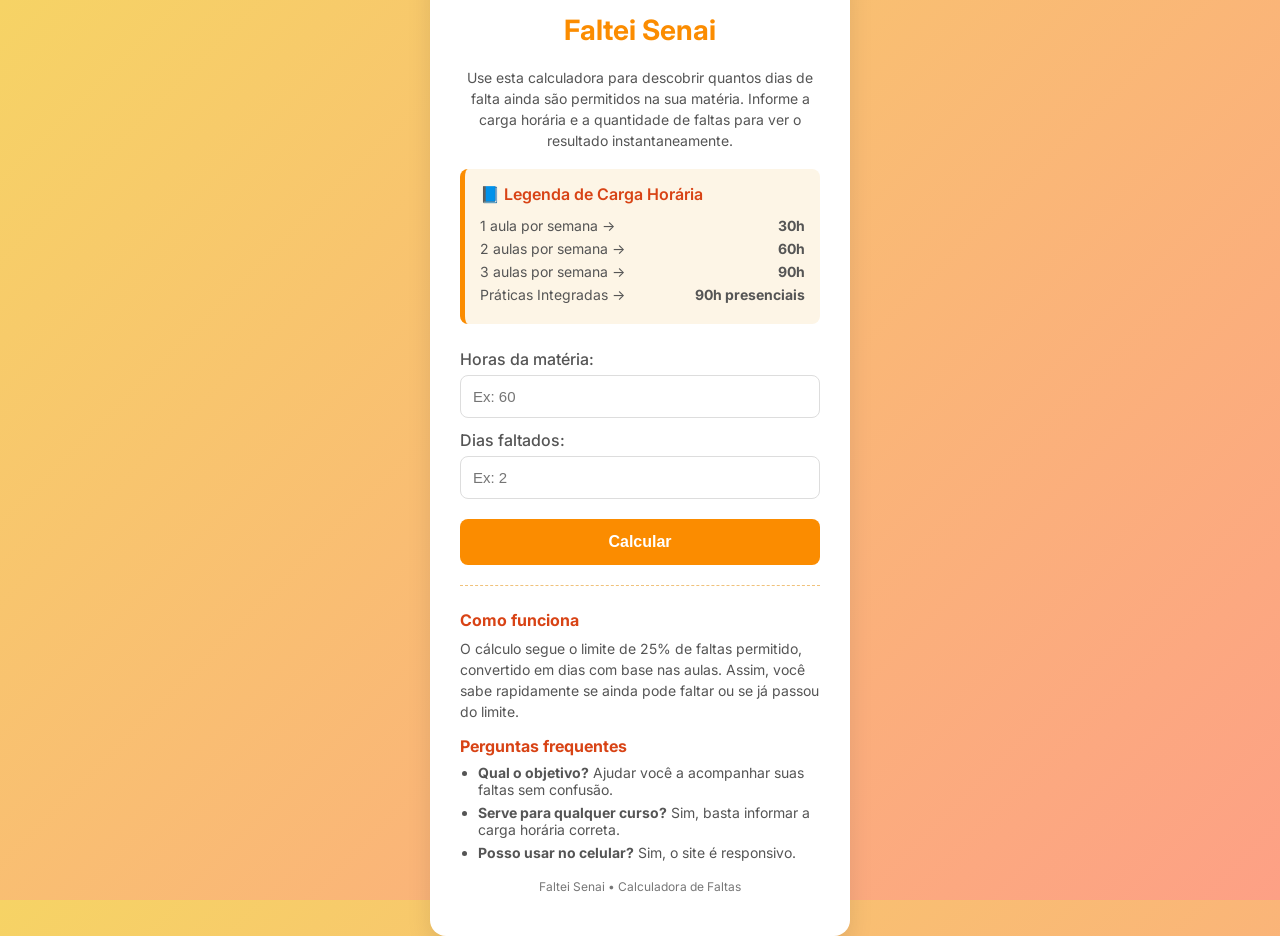
==== index.html @ baaf3769 "Melhorar SEO com conteúdo, canonical e robots/sitemap" ====
<!DOCTYPE html>
<html lang="pt-BR">
<head>
  <meta charset="UTF-8" />
  <meta name="viewport" content="width=device-width, initial-scale=1.0" />
  <meta name="description" content="Faltei Senai: Calculadora para descobrir quantas faltas você ainda tem e quantas horas já foram perdidas." />
  <meta name="keywords" content="faltei senai, faltas senai, calculadora faltas, senai faltas, falteisenai" />
  <title>Faltei Senai - Calculadora de Faltas</title>
  <link rel="canonical" href="https://victorbarretoandrade.github.io/FalteiSenai/" />
  <link rel="stylesheet" href="style.css" />
</head>
<body>
  <div class="container">
    <h1>Faltei Senai</h1>

    <p class="intro">
      Use esta calculadora para descobrir quantos dias de falta ainda são permitidos na sua matéria.
      Informe a carga horária e a quantidade de faltas para ver o resultado instantaneamente.
    </p>

    <!-- 🔹 Legenda -->
    <div class="legenda">
      <h2>📘 Legenda de Carga Horária</h2>
      <ul>
        <li>1 aula por semana → <b>30h</b></li>
        <li>2 aulas por semana → <b>60h</b></li>
        <li>3 aulas por semana → <b>90h</b></li>
        <li>Práticas Integradas → <b>90h presenciais</b></li>
      </ul>
    </div>

    <!-- 🔹 Entradas -->
    <label for="hsemestre">Horas da matéria:</label>
    <input type="number" id="hsemestre" placeholder="Ex: 60" min="1" />

    <label for="faltasa">Dias faltados:</label>
    <input type="number" id="faltasa" placeholder="Ex: 2" min="0" />

    <button onclick="calcular()">Calcular</button>

    <div id="resultado"></div>

    <section class="info">
      <h2>Como funciona</h2>
      <p>
        O cálculo segue o limite de 25% de faltas permitido, convertido em dias com base nas aulas.
        Assim, você sabe rapidamente se ainda pode faltar ou se já passou do limite.
      </p>

      <h2>Perguntas frequentes</h2>
      <ul>
        <li><strong>Qual o objetivo?</strong> Ajudar você a acompanhar suas faltas sem confusão.</li>
        <li><strong>Serve para qualquer curso?</strong> Sim, basta informar a carga horária correta.</li>
        <li><strong>Posso usar no celular?</strong> Sim, o site é responsivo.</li>
      </ul>
    </section>

    <footer class="footer">
      <p>Faltei Senai • Calculadora de Faltas</p>
    </footer>
  </div>

  <script src="script.js"></script>
</body>
</html>
---- style.css ----
@import url('https://fonts.googleapis.com/css2?family=Inter:wght@400;500;600;700&display=swap');

body {
  background: linear-gradient(135deg, #f6d365 0%, #fda085 100%);
  font-family: 'Inter', sans-serif;
  display: flex;
  align-items: center;
  justify-content: center;
  height: 100vh;
  margin: 0;
  color: #333;
}

.container {
  background: #ffffff;
  padding: 30px;
  border-radius: 16px;
  box-shadow: 0 10px 25px rgba(0, 0, 0, 0.1);
  width: 360px;
  text-align: center;
  transition: transform 0.3s ease;
}

.container:hover {
  transform: translateY(-5px);
}

h1 {
  color: #fb8c00;
  margin-bottom: 20px;
  font-weight: 700;
  font-size: 28px;
}

.intro {
  margin: 0 0 18px;
  font-size: 14px;
  line-height: 1.5;
  color: #555;
}

/* 🔹 Estilo da legenda */
.legenda {
  background-color: #fdf5e6;
  border-left: 5px solid #fb8c00;
  padding: 15px;
  margin-bottom: 25px;
  border-radius: 8px;
  text-align: left;
}

.legenda h2 {
  margin-top: 0;
  font-size: 16px;
  color: #d84315;
  font-weight: 600;
}

.legenda ul {
  list-style: none;
  padding-left: 0;
  margin: 10px 0 0;
}

.legenda li {
  font-size: 14px;
  color: #555;
  margin: 6px 0;
  display: flex;
  justify-content: space-between;
}

/* 🔹 Inputs e botão */
label {
  display: block;
  margin: 12px 0 6px;
  color: #555;
  font-weight: 500;
  text-align: left;
}

input {
  width: 100%;
  padding: 12px;
  border: 1px solid #ddd;
  border-radius: 8px;
  font-size: 15px;
  box-sizing: border-box;
  transition: border-color 0.3s, box-shadow 0.3s;
}

input:focus {
  border-color: #fb8c00;
  outline: none;
  box-shadow: 0 0 0 3px rgba(251, 140, 0, 0.2);
}

button {
  background-color: #fb8c00;
  color: white;
  border: none;
  width: 100%;
  padding: 14px;
  border-radius: 8px;
  font-size: 16px;
  font-weight: 600;
  margin-top: 20px;
  cursor: pointer;
  transition: background 0.3s, transform 0.1s;
}

button:hover {
  background-color: #f57c00;
}

button:active {
  transform: scale(0.98);
}

/* 🔹 Mensagem de resultado */
#resultado {
  margin-top: 25px;
  font-size: 16px;
  font-weight: 500;
  padding: 15px;
  border-radius: 8px;
  display: none; /* Só mostra quando tiver conteúdo */
}

#resultado:not(:empty) {
  display: block;
  animation: fadeIn 0.4s ease;
}

.info {
  text-align: left;
  margin-top: 20px;
  padding-top: 10px;
  border-top: 1px dashed #f0c27b;
}

.info h2 {
  font-size: 16px;
  color: #d84315;
  margin: 14px 0 8px;
}

.info p {
  margin: 0 0 10px;
  font-size: 14px;
  line-height: 1.5;
  color: #555;
}

.info ul {
  padding-left: 18px;
  margin: 0;
  color: #555;
  font-size: 14px;
}

.info li {
  margin: 6px 0;
}

.footer {
  margin-top: 18px;
  font-size: 12px;
  color: #777;
  text-align: center;
}

@keyframes fadeIn {
  from { opacity: 0; transform: translateY(-10px); }
  to { opacity: 1; transform: translateY(0); }
}

.resultado-ok {
  background-color: #e8f5e9;
  color: #2e7d32;
  border: 1px solid #c8e6c9;
}

.resultado-alerta {
  background-color: #fff8e1;
  color: #f57f17;
  border: 1px solid #ffecb3;
}

.resultado-erro {
  background-color: #ffebee;
  color: #c62828;
  border: 1px solid #ffcdd2;
}
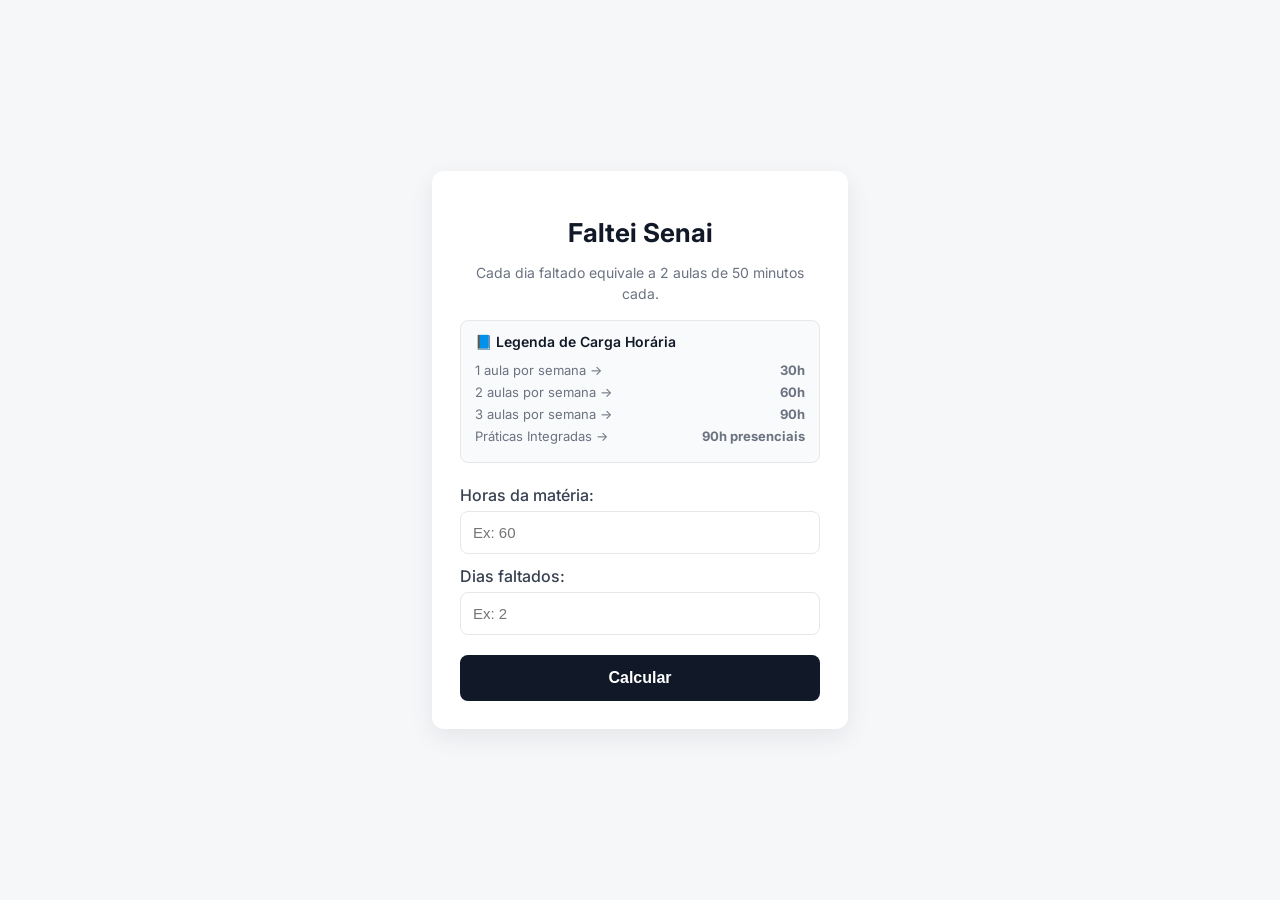
==== commit 2f29493e: "Simplificar visual e texto da página" ====
--- a/index.html
+++ b/index.html
@@ -14,8 +14,7 @@
     <h1>Faltei Senai</h1>
 
     <p class="intro">
-      Use esta calculadora para descobrir quantos dias de falta ainda são permitidos na sua matéria.
-      Informe a carga horária e a quantidade de faltas para ver o resultado instantaneamente.
+      Cada dia faltado equivale a 2 aulas de 50 minutos cada.
     </p>
 
     <!-- 🔹 Legenda -->
@@ -39,25 +38,6 @@
     <button onclick="calcular()">Calcular</button>
 
     <div id="resultado"></div>
-
-    <section class="info">
-      <h2>Como funciona</h2>
-      <p>
-        O cálculo segue o limite de 25% de faltas permitido, convertido em dias com base nas aulas.
-        Assim, você sabe rapidamente se ainda pode faltar ou se já passou do limite.
-      </p>
-
-      <h2>Perguntas frequentes</h2>
-      <ul>
-        <li><strong>Qual o objetivo?</strong> Ajudar você a acompanhar suas faltas sem confusão.</li>
-        <li><strong>Serve para qualquer curso?</strong> Sim, basta informar a carga horária correta.</li>
-        <li><strong>Posso usar no celular?</strong> Sim, o site é responsivo.</li>
-      </ul>
-    </section>
-
-    <footer class="footer">
-      <p>Faltei Senai • Calculadora de Faltas</p>
-    </footer>
   </div>
 
   <script src="script.js"></script>
--- a/style.css
+++ b/style.css
@@ -1,7 +1,7 @@
 @import url('https://fonts.googleapis.com/css2?family=Inter:wght@400;500;600;700&display=swap');
 
 body {
-  background: linear-gradient(135deg, #f6d365 0%, #fda085 100%);
+  background: #f6f7f9;
   font-family: 'Inter', sans-serif;
   display: flex;
   align-items: center;
@@ -13,46 +13,41 @@
 
 .container {
   background: #ffffff;
-  padding: 30px;
-  border-radius: 16px;
-  box-shadow: 0 10px 25px rgba(0, 0, 0, 0.1);
+  padding: 28px;
+  border-radius: 12px;
+  box-shadow: 0 8px 24px rgba(17, 24, 39, 0.08);
   width: 360px;
   text-align: center;
-  transition: transform 0.3s ease;
-}
-
-.container:hover {
-  transform: translateY(-5px);
 }
 
 h1 {
-  color: #fb8c00;
-  margin-bottom: 20px;
+  color: #111827;
+  margin-bottom: 14px;
   font-weight: 700;
-  font-size: 28px;
+  font-size: 26px;
 }
 
 .intro {
-  margin: 0 0 18px;
+  margin: 0 0 16px;
   font-size: 14px;
   line-height: 1.5;
-  color: #555;
+  color: #6b7280;
 }
 
 /* 🔹 Estilo da legenda */
 .legenda {
-  background-color: #fdf5e6;
-  border-left: 5px solid #fb8c00;
-  padding: 15px;
-  margin-bottom: 25px;
+  background-color: #f9fafb;
+  border: 1px solid #e5e7eb;
+  padding: 12px 14px;
+  margin-bottom: 22px;
   border-radius: 8px;
   text-align: left;
 }
 
 .legenda h2 {
   margin-top: 0;
-  font-size: 16px;
-  color: #d84315;
+  font-size: 14px;
+  color: #111827;
   font-weight: 600;
 }
 
@@ -63,8 +58,8 @@
 }
 
 .legenda li {
-  font-size: 14px;
-  color: #555;
+  font-size: 13px;
+  color: #6b7280;
   margin: 6px 0;
   display: flex;
   justify-content: space-between;
@@ -74,7 +69,7 @@
 label {
   display: block;
   margin: 12px 0 6px;
-  color: #555;
+  color: #374151;
   font-weight: 500;
   text-align: left;
 }
@@ -82,7 +77,7 @@
 input {
   width: 100%;
   padding: 12px;
-  border: 1px solid #ddd;
+  border: 1px solid #e5e7eb;
   border-radius: 8px;
   font-size: 15px;
   box-sizing: border-box;
@@ -90,13 +85,13 @@
 }
 
 input:focus {
-  border-color: #fb8c00;
+  border-color: #111827;
   outline: none;
-  box-shadow: 0 0 0 3px rgba(251, 140, 0, 0.2);
+  box-shadow: 0 0 0 3px rgba(17, 24, 39, 0.08);
 }
 
 button {
-  background-color: #fb8c00;
+  background-color: #111827;
   color: white;
   border: none;
   width: 100%;
@@ -110,7 +105,7 @@
 }
 
 button:hover {
-  background-color: #f57c00;
+  background-color: #0f172a;
 }
 
 button:active {
@@ -129,50 +124,6 @@
 
 #resultado:not(:empty) {
   display: block;
-  animation: fadeIn 0.4s ease;
-}
-
-.info {
-  text-align: left;
-  margin-top: 20px;
-  padding-top: 10px;
-  border-top: 1px dashed #f0c27b;
-}
-
-.info h2 {
-  font-size: 16px;
-  color: #d84315;
-  margin: 14px 0 8px;
-}
-
-.info p {
-  margin: 0 0 10px;
-  font-size: 14px;
-  line-height: 1.5;
-  color: #555;
-}
-
-.info ul {
-  padding-left: 18px;
-  margin: 0;
-  color: #555;
-  font-size: 14px;
-}
-
-.info li {
-  margin: 6px 0;
-}
-
-.footer {
-  margin-top: 18px;
-  font-size: 12px;
-  color: #777;
-  text-align: center;
-}
-
-@keyframes fadeIn {
-  from { opacity: 0; transform: translateY(-10px); }
-  to { opacity: 1; transform: translateY(0); }
 }
 
 .resultado-ok {
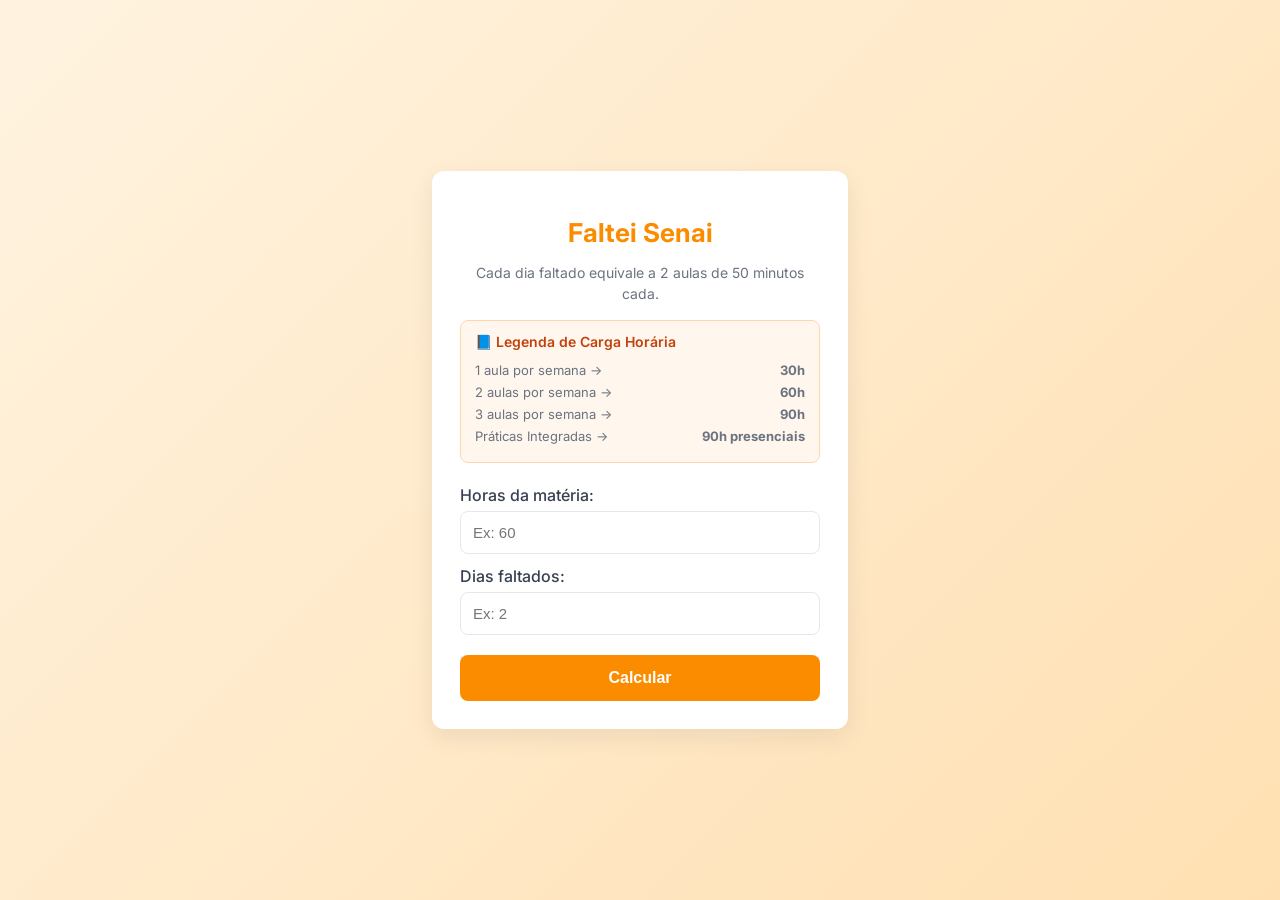
==== commit 99ac0703: "Update meta description in index.html" ====
--- a/index.html
+++ b/index.html
@@ -3,7 +3,7 @@
 <head>
   <meta charset="UTF-8" />
   <meta name="viewport" content="width=device-width, initial-scale=1.0" />
-  <meta name="description" content="Faltei Senai: Calculadora para descobrir quantas faltas você ainda tem e quantas horas já foram perdidas." />
+  <meta name="description" content="Faltei Senai: Calculadora para descobrir quantas faltas você ainda tem." />
   <meta name="keywords" content="faltei senai, faltas senai, calculadora faltas, senai faltas, falteisenai" />
   <title>Faltei Senai - Calculadora de Faltas</title>
   <link rel="canonical" href="https://victorbarretoandrade.github.io/FalteiSenai/" />
--- a/style.css
+++ b/style.css
@@ -1,7 +1,7 @@
 @import url('https://fonts.googleapis.com/css2?family=Inter:wght@400;500;600;700&display=swap');
 
 body {
-  background: #f6f7f9;
+  background: linear-gradient(135deg, #fff3e0 0%, #ffe0b2 100%);
   font-family: 'Inter', sans-serif;
   display: flex;
   align-items: center;
@@ -21,7 +21,7 @@
 }
 
 h1 {
-  color: #111827;
+  color: #fb8c00;
   margin-bottom: 14px;
   font-weight: 700;
   font-size: 26px;
@@ -36,8 +36,8 @@
 
 /* 🔹 Estilo da legenda */
 .legenda {
-  background-color: #f9fafb;
-  border: 1px solid #e5e7eb;
+  background-color: #fff7ed;
+  border: 1px solid #fed7aa;
   padding: 12px 14px;
   margin-bottom: 22px;
   border-radius: 8px;
@@ -47,7 +47,7 @@
 .legenda h2 {
   margin-top: 0;
   font-size: 14px;
-  color: #111827;
+  color: #c2410c;
   font-weight: 600;
 }
 
@@ -85,13 +85,13 @@
 }
 
 input:focus {
-  border-color: #111827;
+  border-color: #fb8c00;
   outline: none;
-  box-shadow: 0 0 0 3px rgba(17, 24, 39, 0.08);
+  box-shadow: 0 0 0 3px rgba(251, 140, 0, 0.2);
 }
 
 button {
-  background-color: #111827;
+  background-color: #fb8c00;
   color: white;
   border: none;
   width: 100%;
@@ -105,7 +105,7 @@
 }
 
 button:hover {
-  background-color: #0f172a;
+  background-color: #f57c00;
 }
 
 button:active {
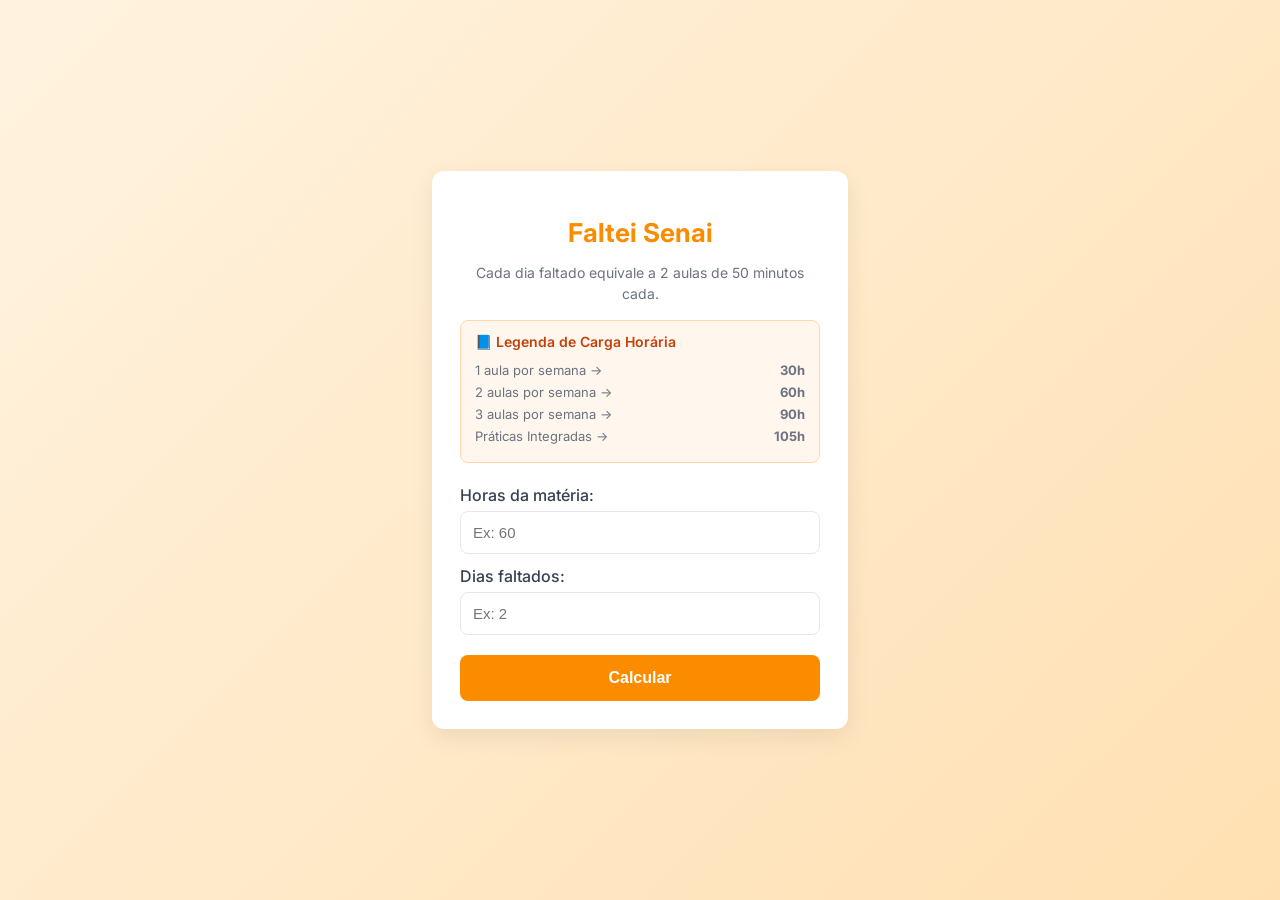
==== commit 650e689f: "Update hours for Práticas Integradas from 90h to 105h" ====
--- a/index.html
+++ b/index.html
@@ -24,7 +24,7 @@
         <li>1 aula por semana → <b>30h</b></li>
         <li>2 aulas por semana → <b>60h</b></li>
         <li>3 aulas por semana → <b>90h</b></li>
-        <li>Práticas Integradas → <b>90h presenciais</b></li>
+        <li>Práticas Integradas → <b>105h</b></li>
       </ul>
     </div>
 
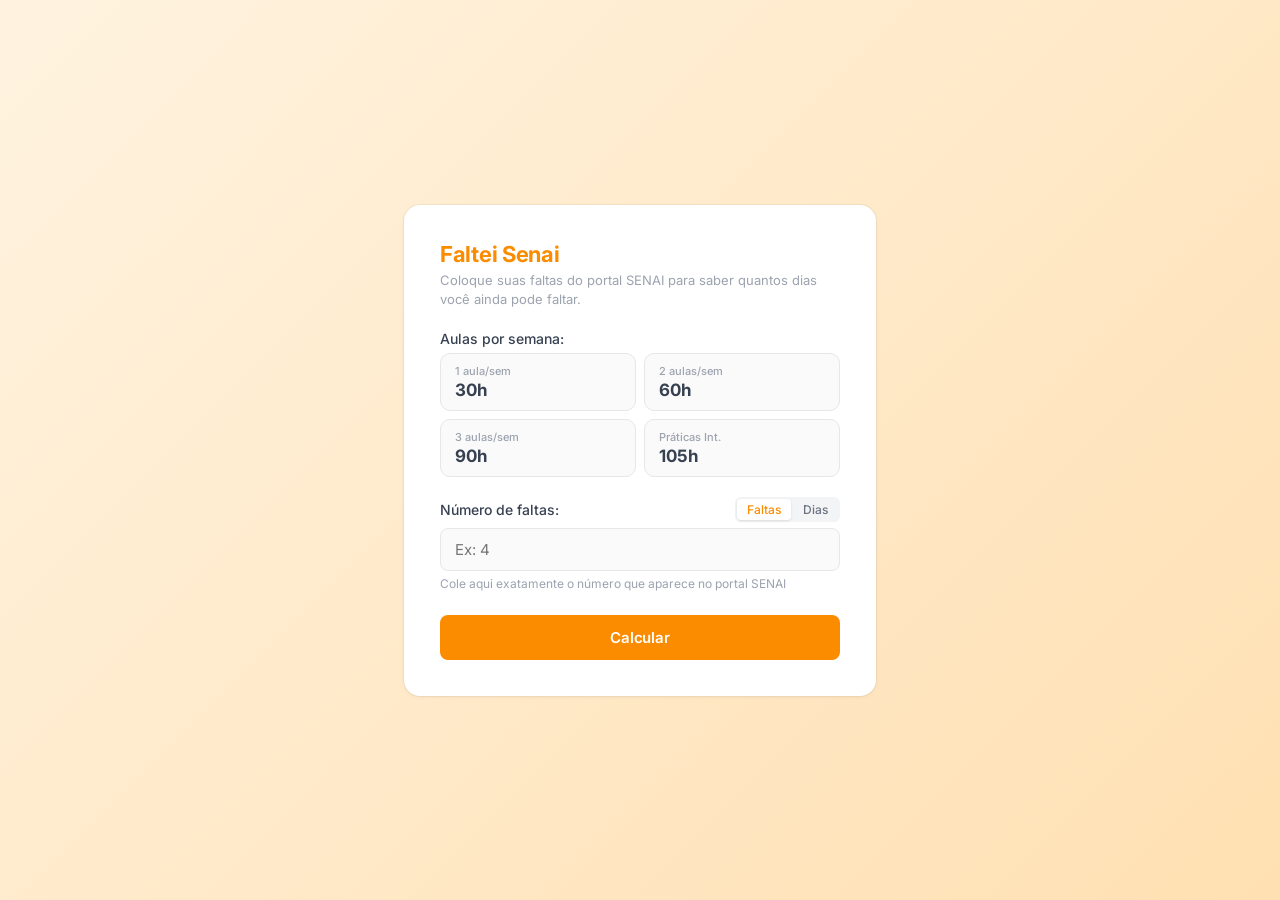
==== commit 4479d9a1: "refatoração do front" ====
--- a/index.html
+++ b/index.html
@@ -13,27 +13,39 @@
   <div class="container">
     <h1>Faltei Senai</h1>
 
-    <p class="intro">
-      Cada dia faltado equivale a 2 aulas de 50 minutos cada.
-    </p>
+    <p class="intro">Coloque suas faltas do portal SENAI para saber quantos dias você ainda pode faltar.</p>
 
-    <!-- 🔹 Legenda -->
-    <div class="legenda">
-      <h2>📘 Legenda de Carga Horária</h2>
-      <ul>
-        <li>1 aula por semana → <b>30h</b></li>
-        <li>2 aulas por semana → <b>60h</b></li>
-        <li>3 aulas por semana → <b>90h</b></li>
-        <li>Práticas Integradas → <b>105h</b></li>
-      </ul>
+    <!-- Seletor de carga horária -->
+    <label>Aulas por semana:</label>
+    <div class="opcoes-grade">
+      <button class="opcao-btn" data-horas="30" onclick="selecionarHoras(this)">
+        <span class="opcao-label">1 aula/sem</span>
+        <span class="opcao-horas">30h</span>
+      </button>
+      <button class="opcao-btn" data-horas="60" onclick="selecionarHoras(this)">
+        <span class="opcao-label">2 aulas/sem</span>
+        <span class="opcao-horas">60h</span>
+      </button>
+      <button class="opcao-btn" data-horas="90" onclick="selecionarHoras(this)">
+        <span class="opcao-label">3 aulas/sem</span>
+        <span class="opcao-horas">90h</span>
+      </button>
+      <button class="opcao-btn" data-horas="105" onclick="selecionarHoras(this)">
+        <span class="opcao-label">Práticas Int.</span>
+        <span class="opcao-horas">105h</span>
+      </button>
     </div>
 
-    <!-- 🔹 Entradas -->
-    <label for="hsemestre">Horas da matéria:</label>
-    <input type="number" id="hsemestre" placeholder="Ex: 60" min="1" />
-
-    <label for="faltasa">Dias faltados:</label>
-    <input type="number" id="faltasa" placeholder="Ex: 2" min="0" />
+    <!-- Faltas -->
+    <div class="campo-faltas-header">
+      <label for="faltasa" id="label-faltasa">Número de faltas:</label>
+      <div class="toggle-mode">
+        <button id="btn-faltas" class="mode-btn active" onclick="setMode('faltas')">Faltas</button>
+        <button id="btn-dias" class="mode-btn" onclick="setMode('dias')">Dias</button>
+      </div>
+    </div>
+    <input type="number" id="faltasa" placeholder="Ex: 4" min="0" step="1" />
+    <small class="hint" id="hint-faltasa">Cole aqui exatamente o número que aparece no portal SENAI</small>
 
     <button onclick="calcular()">Calcular</button>
 
--- a/style.css
+++ b/style.css
@@ -6,120 +6,222 @@
   display: flex;
   align-items: center;
   justify-content: center;
-  height: 100vh;
-  margin: 0;
-  color: #333;
+  min-height: 100vh;
+  margin: 0;
+  padding: 24px;
+  box-sizing: border-box;
+  color: #1a1a1a;
 }
 
 .container {
   background: #ffffff;
-  padding: 28px;
-  border-radius: 12px;
-  box-shadow: 0 8px 24px rgba(17, 24, 39, 0.08);
-  width: 360px;
-  text-align: center;
+  padding: 36px;
+  border-radius: 16px;
+  box-shadow: 0 1px 4px rgba(0, 0, 0, 0.06), 0 0 0 1px rgba(0, 0, 0, 0.04);
+  width: 100%;
+  max-width: 400px;
 }
 
 h1 {
   color: #fb8c00;
-  margin-bottom: 14px;
+  margin: 0 0 4px;
   font-weight: 700;
-  font-size: 26px;
+  font-size: 22px;
+  letter-spacing: -0.3px;
 }
 
 .intro {
-  margin: 0 0 16px;
+  margin: 0 0 20px;
+  font-size: 13px;
+  line-height: 1.5;
+  color: #9ca3af;
+}
+
+/* Seletor de carga horária */
+.opcoes-grade {
+  display: grid;
+  grid-template-columns: 1fr 1fr;
+  gap: 8px;
+  margin-bottom: 4px;
+}
+
+.opcao-btn {
+  background: #fafafa;
+  border: 1px solid #e5e7eb;
+  border-radius: 10px;
+  padding: 10px 14px;
+  cursor: pointer;
+  display: flex;
+  flex-direction: column;
+  align-items: flex-start;
+  gap: 2px;
+  font-family: 'Inter', sans-serif;
+  width: 100%;
+  margin: 0;
+  text-align: left;
+  transition: border-color 0.15s, background 0.15s, box-shadow 0.15s;
+}
+
+.opcao-btn:hover {
+  border-color: #fb8c00;
+  background: #fff7ed;
+}
+
+.opcao-btn.active {
+  border-color: #fb8c00;
+  background: #fff7ed;
+  box-shadow: 0 0 0 3px rgba(251, 140, 0, 0.12);
+}
+
+.opcao-label {
+  font-size: 11px;
+  color: #9ca3af;
+  font-weight: 500;
+}
+
+.opcao-btn.active .opcao-label {
+  color: #c2410c;
+}
+
+.opcao-horas {
+  font-size: 17px;
+  font-weight: 700;
+  color: #374151;
+}
+
+.opcao-btn.active .opcao-horas {
+  color: #fb8c00;
+}
+
+/* Label + toggle lado a lado */
+.campo-faltas-header {
+  display: flex;
+  align-items: center;
+  justify-content: space-between;
+  margin: 20px 0 6px;
+}
+
+.campo-faltas-header label {
+  margin: 0;
+}
+
+.toggle-mode {
+  display: flex;
+  background: #f3f4f6;
+  border-radius: 6px;
+  padding: 2px;
+  gap: 2px;
+}
+
+.mode-btn {
+  background: transparent;
+  color: #6b7280;
+  border: none;
+  padding: 3px 10px;
+  font-size: 12px;
+  font-weight: 500;
+  cursor: pointer;
+  width: auto;
+  margin: 0;
+  border-radius: 4px;
+  font-family: 'Inter', sans-serif;
+  transition: background 0.15s, color 0.15s, box-shadow 0.15s;
+}
+
+.mode-btn:hover {
+  color: #374151;
+}
+
+.mode-btn.active {
+  background: #ffffff;
+  color: #fb8c00;
+  box-shadow: 0 1px 3px rgba(0, 0, 0, 0.1);
+}
+
+.hint {
+  display: block;
+  font-size: 12px;
+  color: #9ca3af;
+  margin: 5px 0 0;
+  text-align: left;
+}
+
+.resultado-detalhe {
+  display: block;
+  font-size: 13px;
+  font-weight: 400;
+  opacity: 0.75;
+  margin-top: 6px;
+}
+
+/* Inputs e labels */
+label {
+  display: block;
+  margin: 20px 0 6px;
+  color: #374151;
+  font-weight: 500;
   font-size: 14px;
-  line-height: 1.5;
-  color: #6b7280;
-}
-
-/* 🔹 Estilo da legenda */
-.legenda {
-  background-color: #fff7ed;
-  border: 1px solid #fed7aa;
-  padding: 12px 14px;
-  margin-bottom: 22px;
-  border-radius: 8px;
-  text-align: left;
-}
-
-.legenda h2 {
-  margin-top: 0;
-  font-size: 14px;
-  color: #c2410c;
-  font-weight: 600;
-}
-
-.legenda ul {
-  list-style: none;
-  padding-left: 0;
-  margin: 10px 0 0;
-}
-
-.legenda li {
-  font-size: 13px;
-  color: #6b7280;
-  margin: 6px 0;
-  display: flex;
-  justify-content: space-between;
-}
-
-/* 🔹 Inputs e botão */
-label {
-  display: block;
-  margin: 12px 0 6px;
-  color: #374151;
-  font-weight: 500;
-  text-align: left;
+  text-align: left;
+}
+
+#label-faltasa {
+  margin: 0;
 }
 
 input {
   width: 100%;
-  padding: 12px;
+  padding: 11px 14px;
   border: 1px solid #e5e7eb;
   border-radius: 8px;
   font-size: 15px;
   box-sizing: border-box;
-  transition: border-color 0.3s, box-shadow 0.3s;
+  background: #fafafa;
+  color: #1a1a1a;
+  font-family: 'Inter', sans-serif;
+  transition: border-color 0.2s, box-shadow 0.2s, background 0.2s;
 }
 
 input:focus {
   border-color: #fb8c00;
   outline: none;
-  box-shadow: 0 0 0 3px rgba(251, 140, 0, 0.2);
-}
-
-button {
+  box-shadow: 0 0 0 3px rgba(251, 140, 0, 0.12);
+  background: #ffffff;
+}
+
+button[onclick="calcular()"] {
   background-color: #fb8c00;
   color: white;
   border: none;
   width: 100%;
-  padding: 14px;
+  padding: 13px;
   border-radius: 8px;
-  font-size: 16px;
+  font-size: 15px;
   font-weight: 600;
+  margin-top: 24px;
+  cursor: pointer;
+  font-family: 'Inter', sans-serif;
+  letter-spacing: -0.1px;
+  transition: background 0.2s, transform 0.1s;
+}
+
+button[onclick="calcular()"]:hover {
+  background-color: #f57c00;
+}
+
+button[onclick="calcular()"]:active {
+  transform: scale(0.99);
+}
+
+/* Resultado */
+#resultado {
   margin-top: 20px;
-  cursor: pointer;
-  transition: background 0.3s, transform 0.1s;
-}
-
-button:hover {
-  background-color: #f57c00;
-}
-
-button:active {
-  transform: scale(0.98);
-}
-
-/* 🔹 Mensagem de resultado */
-#resultado {
-  margin-top: 25px;
-  font-size: 16px;
-  font-weight: 500;
-  padding: 15px;
-  border-radius: 8px;
-  display: none; /* Só mostra quando tiver conteúdo */
+  font-size: 15px;
+  font-weight: 500;
+  padding: 16px;
+  border-radius: 10px;
+  line-height: 1.5;
+  text-align: left;
+  display: none;
 }
 
 #resultado:not(:empty) {
@@ -127,19 +229,31 @@
 }
 
 .resultado-ok {
-  background-color: #e8f5e9;
-  color: #2e7d32;
-  border: 1px solid #c8e6c9;
+  background-color: #f0fdf4;
+  color: #166534;
+  border: 1px solid #bbf7d0;
 }
 
 .resultado-alerta {
-  background-color: #fff8e1;
-  color: #f57f17;
-  border: 1px solid #ffecb3;
+  background-color: #fffbeb;
+  color: #92400e;
+  border: 1px solid #fde68a;
 }
 
 .resultado-erro {
-  background-color: #ffebee;
-  color: #c62828;
-  border: 1px solid #ffcdd2;
-}
+  background-color: #fef2f2;
+  color: #991b1b;
+  border: 1px solid #fecaca;
+}
+
+@media (max-width: 480px) {
+  body {
+    align-items: flex-start;
+    padding: 20px 16px;
+  }
+
+  .container {
+    padding: 24px 20px;
+    border-radius: 12px;
+  }
+}
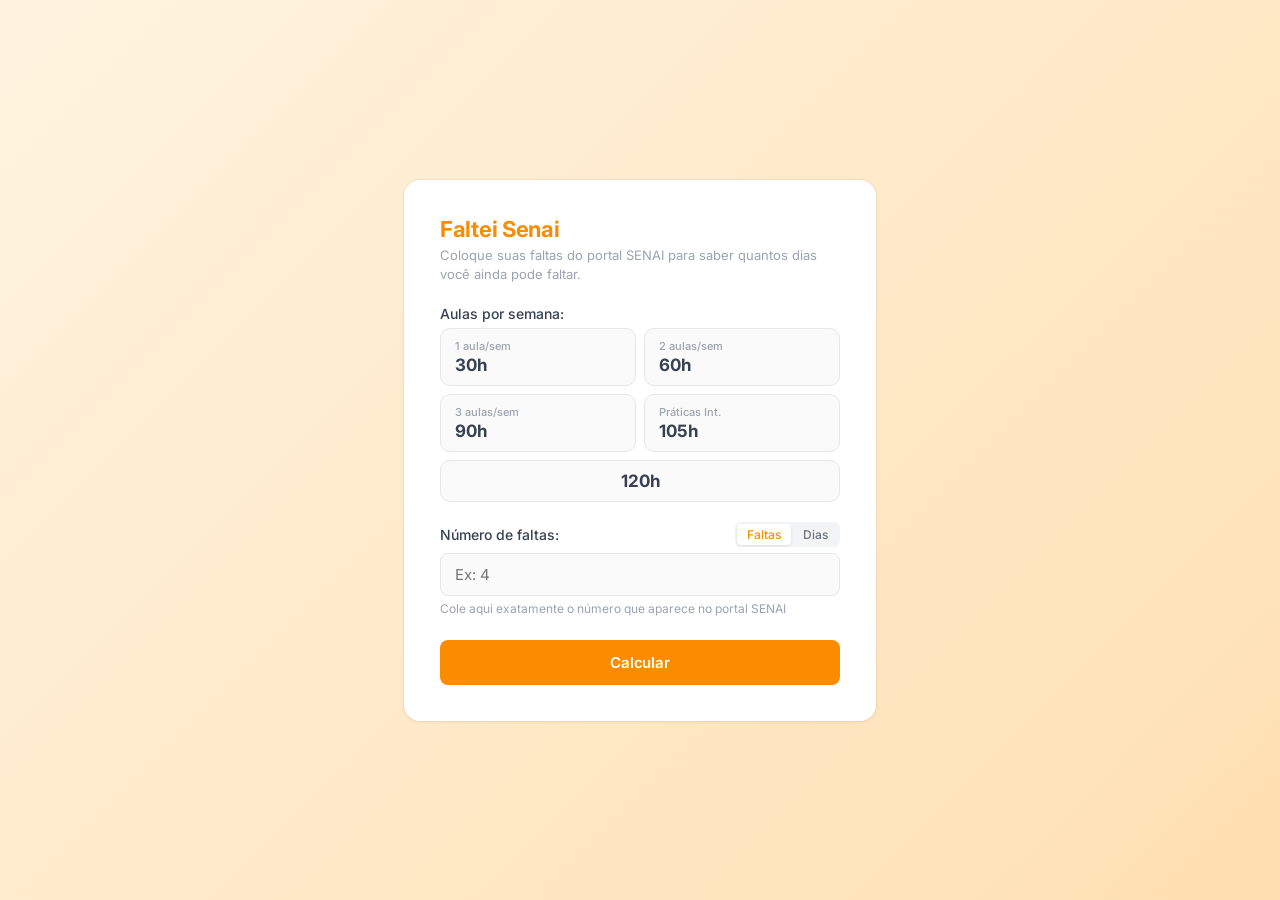
==== commit cb1357d4: "adiciona opção de 120h" ====
--- a/index.html
+++ b/index.html
@@ -34,6 +34,9 @@
         <span class="opcao-label">Práticas Int.</span>
         <span class="opcao-horas">105h</span>
       </button>
+      <button class="opcao-btn opcao-btn--full" data-horas="120" onclick="selecionarHoras(this)">
+        <span class="opcao-horas">120h</span>
+      </button>
     </div>
 
     <!-- Faltas -->
--- a/style.css
+++ b/style.css
@@ -60,6 +60,12 @@
   margin: 0;
   text-align: left;
   transition: border-color 0.15s, background 0.15s, box-shadow 0.15s;
+}
+
+.opcao-btn--full {
+  grid-column: 1 / -1;
+  align-items: center;
+  justify-content: center;
 }
 
 .opcao-btn:hover {
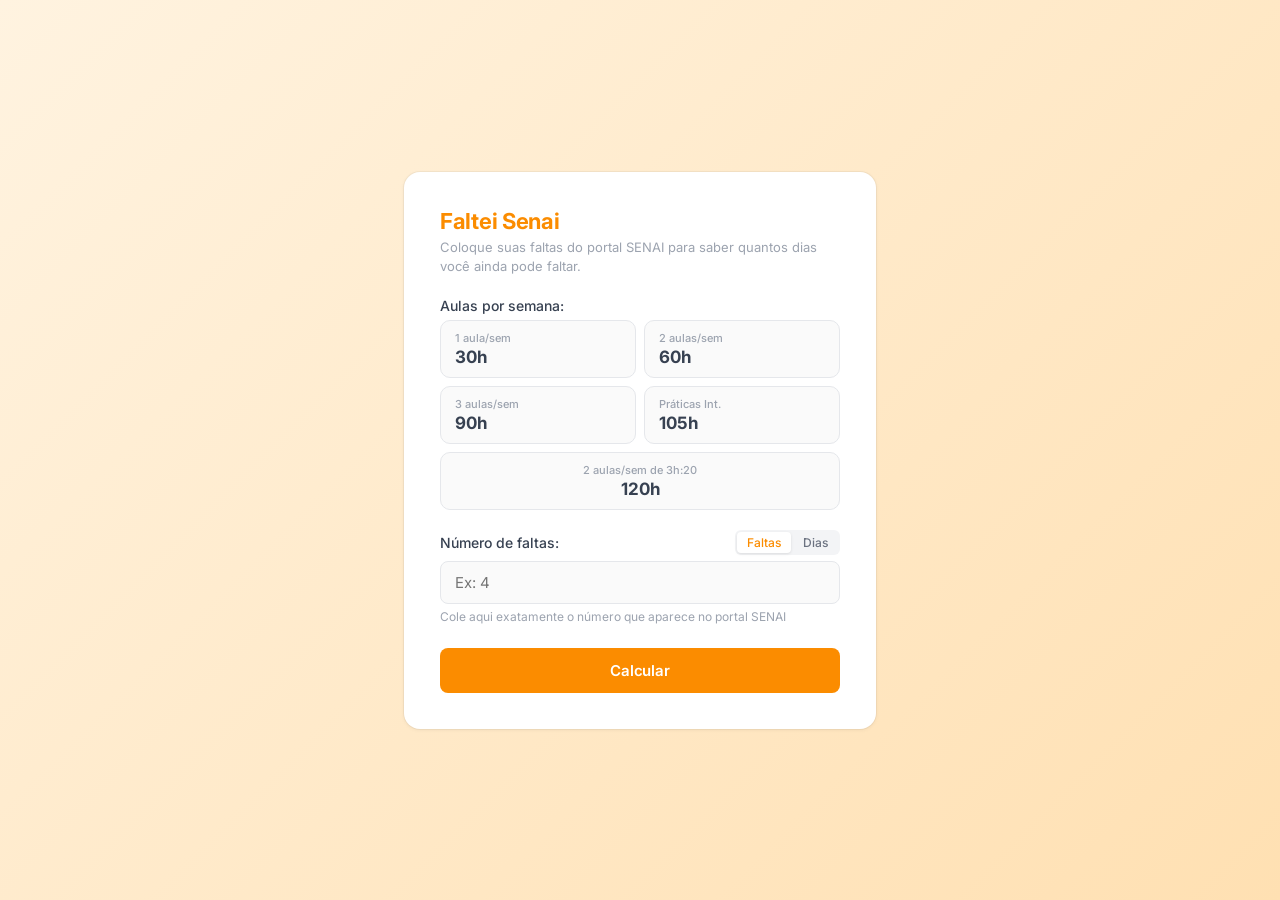
==== commit f9749b1a: "corrige cálculo e label da matéria de 120h" ====
--- a/index.html
+++ b/index.html
@@ -18,23 +18,24 @@
     <!-- Seletor de carga horária -->
     <label>Aulas por semana:</label>
     <div class="opcoes-grade">
-      <button class="opcao-btn" data-horas="30" onclick="selecionarHoras(this)">
+      <button class="opcao-btn" data-horas="30" data-faltas-por-dia="2" onclick="selecionarHoras(this)">
         <span class="opcao-label">1 aula/sem</span>
         <span class="opcao-horas">30h</span>
       </button>
-      <button class="opcao-btn" data-horas="60" onclick="selecionarHoras(this)">
+      <button class="opcao-btn" data-horas="60" data-faltas-por-dia="2" onclick="selecionarHoras(this)">
         <span class="opcao-label">2 aulas/sem</span>
         <span class="opcao-horas">60h</span>
       </button>
-      <button class="opcao-btn" data-horas="90" onclick="selecionarHoras(this)">
+      <button class="opcao-btn" data-horas="90" data-faltas-por-dia="2" onclick="selecionarHoras(this)">
         <span class="opcao-label">3 aulas/sem</span>
         <span class="opcao-horas">90h</span>
       </button>
-      <button class="opcao-btn" data-horas="105" onclick="selecionarHoras(this)">
+      <button class="opcao-btn" data-horas="105" data-faltas-por-dia="2" onclick="selecionarHoras(this)">
         <span class="opcao-label">Práticas Int.</span>
         <span class="opcao-horas">105h</span>
       </button>
-      <button class="opcao-btn opcao-btn--full" data-horas="120" onclick="selecionarHoras(this)">
+      <button class="opcao-btn opcao-btn--full" data-horas="120" data-faltas-por-dia="4" onclick="selecionarHoras(this)">
+        <span class="opcao-label">2 aulas/sem de 3h:20</span>
         <span class="opcao-horas">120h</span>
       </button>
     </div>
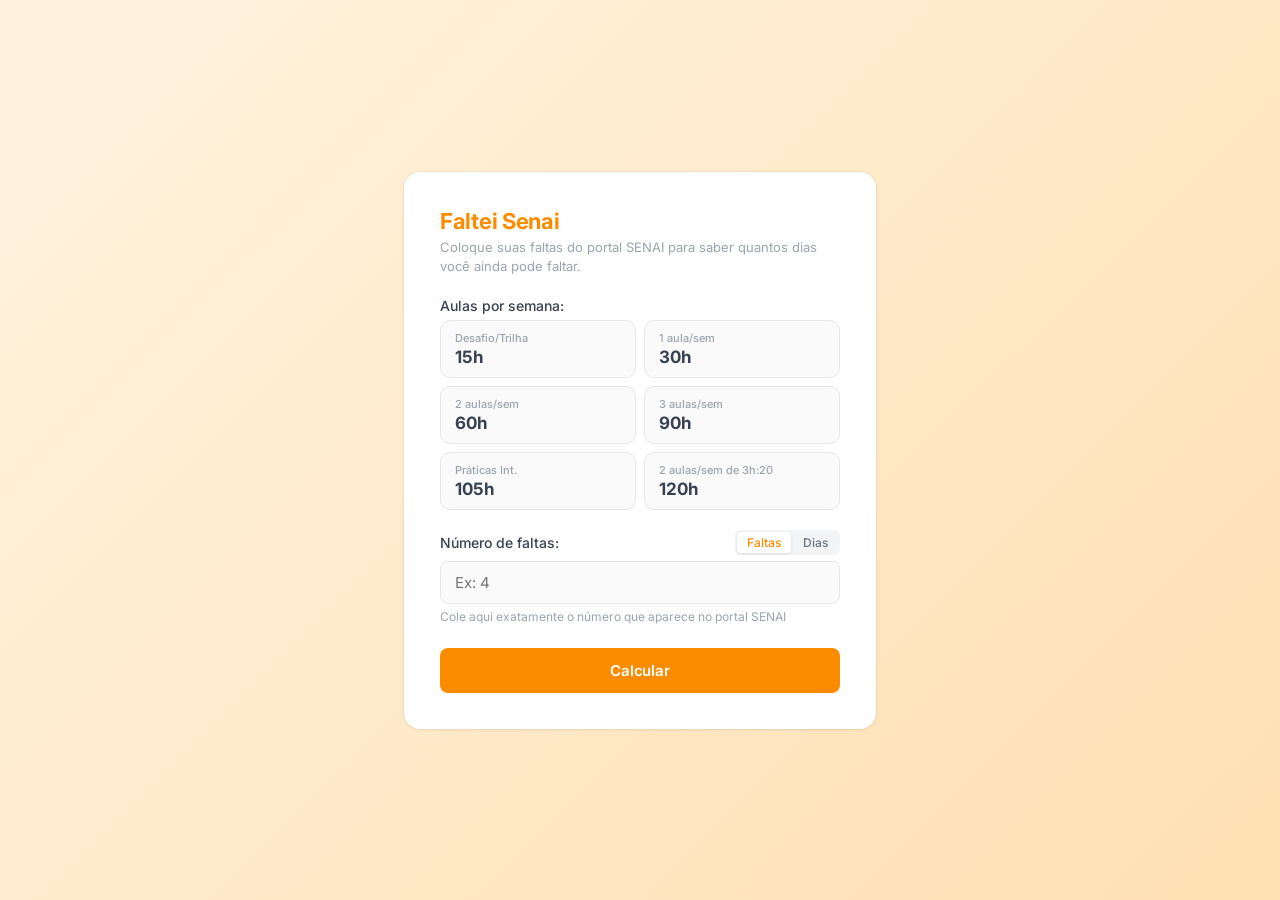
==== commit 4baa1c27: "adiciona opção de 15h (Desafio/Trilha)" ====
--- a/index.html
+++ b/index.html
@@ -18,6 +18,10 @@
     <!-- Seletor de carga horária -->
     <label>Aulas por semana:</label>
     <div class="opcoes-grade">
+      <button class="opcao-btn" data-horas="15" data-faltas-por-dia="2" onclick="selecionarHoras(this)">
+        <span class="opcao-label">Desafio/Trilha</span>
+        <span class="opcao-horas">15h</span>
+      </button>
       <button class="opcao-btn" data-horas="30" data-faltas-por-dia="2" onclick="selecionarHoras(this)">
         <span class="opcao-label">1 aula/sem</span>
         <span class="opcao-horas">30h</span>
@@ -34,7 +38,7 @@
         <span class="opcao-label">Práticas Int.</span>
         <span class="opcao-horas">105h</span>
       </button>
-      <button class="opcao-btn opcao-btn--full" data-horas="120" data-faltas-por-dia="4" onclick="selecionarHoras(this)">
+      <button class="opcao-btn" data-horas="120" data-faltas-por-dia="4" onclick="selecionarHoras(this)">
         <span class="opcao-label">2 aulas/sem de 3h:20</span>
         <span class="opcao-horas">120h</span>
       </button>
